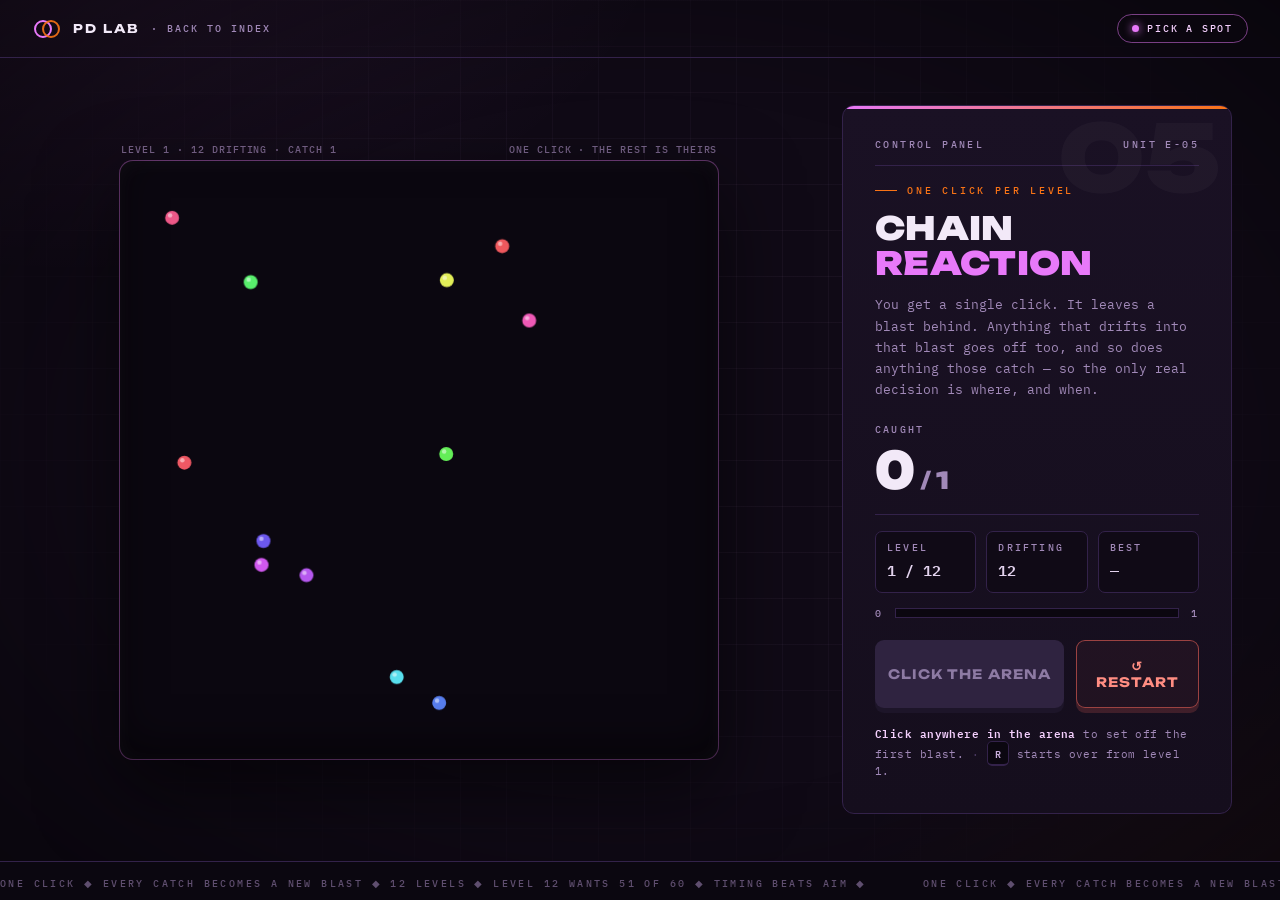
==== t/chain-reaction/index.html @ a17a75a7 "Add Chain Reaction, and replace every gallery thumbnail with a real capture The game: one click per " ====
<!DOCTYPE html>
<html lang="en">
<head>
<meta charset="UTF-8">
<meta name="viewport" content="width=device-width, initial-scale=1.0">
<title>Chain Reaction — Products Decoded Lab</title>
<meta name="description" content="You get one click. It sets off a blast, the blast catches whatever drifts into it, and each of those goes off too. Twelve levels, one click each. A self-contained game that runs in your browser.">
<link rel="canonical" href="https://lab.productsdecoded.com/t/chain-reaction/">
<meta property="og:type" content="website">
<meta property="og:site_name" content="Products Decoded — The Lab">
<meta property="og:title" content="Chain Reaction">
<meta property="og:description" content="One click per level. The blast catches what drifts into it, and each of those goes off too.">
<meta property="og:url" content="https://lab.productsdecoded.com/t/chain-reaction/">
<meta property="og:image" content="https://lab.productsdecoded.com/og/chain-reaction.png">
<meta name="twitter:card" content="summary_large_image">
<link rel="icon" href="data:image/svg+xml,<svg xmlns='http://www.w3.org/2000/svg' viewBox='0 0 32 32'><circle cx='16' cy='16' r='11' fill='none' stroke='%23e879f9' stroke-width='2.5'/><circle cx='16' cy='16' r='4.5' fill='%23f97316'/><circle cx='27' cy='6' r='3' fill='%23e879f9'/><circle cx='5' cy='26' r='3' fill='%23f97316'/></svg>">
<link rel="preconnect" href="https://fonts.googleapis.com">
<link rel="preconnect" href="https://fonts.gstatic.com" crossorigin>
<link href="https://fonts.googleapis.com/css2?family=Unbounded:wght@500;700;900&family=IBM+Plex+Mono:wght@400;500;600&display=swap" rel="stylesheet">
<style>
  :root{
    --bg:#100a16; --panel:#1a1124; --panel2:#150e1d;
    --line:#33224a; --ink:#f2e9f8; --dim:#a189b8;
    --fuchsia:#e879f9; --fuchsia2:#c026d3; --orange:#f97316; --red:#ff6b5e; --good:#4ade80;
  }
  *{box-sizing:border-box;margin:0}
  html,body{height:100%}
  body{
    font-family:'IBM Plex Mono',monospace; color:var(--ink);
    display:flex; flex-direction:column; min-height:100vh; overflow-x:hidden;
    background:
      radial-gradient(1000px 640px at 6% -12%, rgba(232,121,249,.09), transparent 60%),
      radial-gradient(880px 620px at 104% 110%, rgba(249,115,22,.06), transparent 60%),
      var(--bg);
  }
  body::before{
    content:''; position:fixed; inset:0; pointer-events:none; z-index:0;
    background-image:
      linear-gradient(rgba(200,160,230,.05) 1px, transparent 1px),
      linear-gradient(90deg, rgba(200,160,230,.05) 1px, transparent 1px);
    background-size:46px 46px;
    -webkit-mask-image:radial-gradient(ellipse at 50% 45%, black 30%, transparent 78%);
            mask-image:radial-gradient(ellipse at 50% 45%, black 30%, transparent 78%);
  }
  body::after{
    content:''; position:fixed; inset:0; pointer-events:none; z-index:0;
    background:radial-gradient(ellipse at center, transparent 55%, rgba(0,0,0,.42) 100%);
  }
  ::selection{background:rgba(232,121,249,.32)}

  .topbar{
    position:relative; z-index:2; flex:none;
    display:flex; justify-content:space-between; align-items:center;
    padding:14px clamp(18px,3vw,32px); border-bottom:1px solid var(--line);
  }
  .brand{display:flex; align-items:center; gap:11px; text-decoration:none; color:inherit; transition:opacity .2s}
  .brand:hover{opacity:.7}
  .brand:focus-visible{outline:2px solid var(--fuchsia); outline-offset:4px; border-radius:6px}
  .brand svg{display:block}
  .brand b{font:700 12px 'Unbounded'; letter-spacing:.16em}
  .brand small{font:500 10px 'IBM Plex Mono'; letter-spacing:.2em; color:var(--dim)}
  .pill{
    display:inline-flex; align-items:center; gap:8px;
    font:500 10px 'IBM Plex Mono'; letter-spacing:.18em;
    padding:7px 14px; border-radius:999px; border:1px solid var(--line); color:var(--dim);
    transition:color .3s, border-color .3s;
  }
  .pill .dot{width:7px;height:7px;border-radius:50%;background:#6b5580;transition:background .3s}
  .pill.st-ready{border-color:rgba(232,121,249,.5);color:#f5d0fe}
  .pill.st-ready .dot{background:var(--fuchsia);box-shadow:0 0 8px var(--fuchsia);animation:pulse 1.1s infinite}
  .pill.st-run{border-color:rgba(249,115,22,.5);color:#fed7aa}
  .pill.st-run .dot{background:var(--orange);box-shadow:0 0 8px var(--orange);animation:pulse .7s infinite}
  .pill.st-won{border-color:rgba(74,222,128,.55);color:#bbf7d0}
  .pill.st-won .dot{background:var(--good);box-shadow:0 0 10px var(--good)}
  .pill.st-lost{border-color:rgba(255,107,94,.55);color:#fecaca}
  .pill.st-lost .dot{background:var(--red);box-shadow:0 0 10px var(--red)}
  @keyframes pulse{50%{opacity:.3}}

  .stage{
    position:relative; z-index:1; flex:1;
    display:grid; grid-template-columns:minmax(0,1fr) 390px;
    gap:clamp(28px,4vw,64px); align-items:center;
    width:100%; max-width:1300px; margin:0 auto;
    padding:clamp(18px,3vh,36px) clamp(18px,4vw,48px);
  }
  .arena-col{display:flex; justify-content:center; min-width:0}
  .arena{position:relative; width:min(100%,600px); aspect-ratio:1}
  #cv{
    position:absolute; inset:0; width:100%; height:100%; z-index:1;
    border-radius:14px; border:1px solid var(--line); background:#0b0710;
    touch-action:manipulation;
  }
  .arena.armed #cv{cursor:crosshair; border-color:rgba(232,121,249,.45)}
  .arena::after{
    content:''; position:absolute; inset:0; border-radius:14px; pointer-events:none; z-index:3;
    box-shadow:inset 0 3px 22px rgba(255,255,255,.04), inset 0 -14px 44px rgba(0,0,0,.5), 0 30px 80px rgba(0,0,0,.55);
  }
  .anno{position:absolute; z-index:4; font:500 9.5px 'IBM Plex Mono'; letter-spacing:.1em; color:rgba(190,160,215,.55)}
  .a1{top:-17px; left:2px} .a2{top:-17px; right:2px}

  .console{
    position:relative; overflow:hidden;
    background:linear-gradient(180deg,var(--panel),var(--panel2));
    border:1px solid var(--line); border-radius:12px;
    padding:clamp(22px,3vw,32px);
  }
  .console::before{content:''; position:absolute; top:0; left:0; right:0; height:3px;
    background:linear-gradient(90deg,var(--fuchsia),var(--orange))}
  .console::after{content:'05'; position:absolute; right:10px; top:-6px;
    font:900 92px 'Unbounded'; color:rgba(255,255,255,.03); pointer-events:none}
  .c-head{
    display:flex; justify-content:space-between; padding-bottom:14px; margin-bottom:18px;
    border-bottom:1px solid var(--line);
    font:500 10px 'IBM Plex Mono'; letter-spacing:.24em; color:var(--dim);
  }
  .kicker{display:flex; align-items:center; gap:10px;
    font:500 10px 'IBM Plex Mono'; letter-spacing:.28em; color:var(--orange)}
  .kicker::before{content:''; width:22px; height:1px; background:var(--orange)}
  h1{font:900 clamp(26px,2.5vw,36px)/1.08 'Unbounded'; letter-spacing:.01em; margin:14px 0 14px}
  h1 em{font-style:normal; color:var(--fuchsia)}
  .lede{font:400 12.5px/1.7 'IBM Plex Mono'; color:var(--dim); max-width:42ch; margin-bottom:20px}

  .big-stat{padding:2px 0 16px; border-bottom:1px solid var(--line)}
  .label{display:block; font:500 10px 'IBM Plex Mono'; letter-spacing:.22em; color:var(--dim)}
  .big{display:block; font:900 clamp(40px,4vw,54px)/1.1 'Unbounded';
    font-variant-numeric:tabular-nums; margin-top:6px; transition:color .3s}
  .big small{font:900 .46em 'Unbounded'; color:var(--dim)}
  .big.hit{color:var(--good)}
  .big.miss{color:var(--red)}
  .stats{display:grid; grid-template-columns:1fr 1fr 1fr; gap:10px; padding:16px 0 14px}
  .stat{border:1px solid var(--line); border-radius:7px; padding:9px 11px; background:rgba(11,7,16,.55)}
  .val{display:block; font:600 15px 'IBM Plex Mono'; color:#e3d3ee; margin-top:4px; font-variant-numeric:tabular-nums}

  .bar-row{display:flex; align-items:center; gap:12px; margin-bottom:20px}
  .bar{flex:1; height:10px; border:1px solid var(--line); background:#0b0710; position:relative; overflow:hidden}
  .bar i{display:block; height:100%; width:0%;
    background:linear-gradient(90deg,var(--fuchsia),var(--orange)); transition:width .18s linear}
  .bar::after{content:''; position:absolute; inset:0;
    background:repeating-linear-gradient(90deg, transparent 0 9px, rgba(11,7,16,.8) 9px 10px)}
  .bar-row .end{text-align:right}

  .btns{display:flex; gap:12px; margin-bottom:16px}
  .btn{
    font:700 13px 'Unbounded'; letter-spacing:.08em; border:none; border-radius:9px;
    padding:17px 12px; cursor:pointer; user-select:none;
    transition:transform .15s ease, box-shadow .15s ease, background .2s ease, color .2s ease;
  }
  .btn:focus-visible{outline:2px solid var(--orange); outline-offset:3px}
  .btn-start{
    flex:1.7; color:#2b0733;
    background:linear-gradient(180deg,#f5b4ff,var(--fuchsia2));
    box-shadow:0 5px 0 #6b1177, 0 14px 30px rgba(192,38,211,.24);
  }
  .btn-start:hover:not(:disabled){transform:translateY(-2px);
    box-shadow:0 7px 0 #6b1177, 0 18px 34px rgba(192,38,211,.32)}
  .btn-start:active:not(:disabled){transform:translateY(3px); box-shadow:0 2px 0 #6b1177}
  .btn-start:disabled{background:#2f2340; color:#8d7aa3; box-shadow:0 5px 0 #1d1529; cursor:default}
  .btn-reset{
    flex:1; color:#ff8d82; background:rgba(255,107,94,.05);
    border:1px solid rgba(255,107,94,.55); box-shadow:0 5px 0 rgba(255,107,94,.18);
  }
  .btn-reset:hover{background:rgba(255,107,94,.14); transform:translateY(-2px);
    box-shadow:0 7px 0 rgba(255,107,94,.22)}
  .btn-reset:active{transform:translateY(3px); box-shadow:0 1px 0 rgba(255,107,94,.18)}
  .hint{font:400 11px/1.6 'IBM Plex Mono'; color:var(--dim); letter-spacing:.04em}
  .hint b{color:#f5d0fe; font-weight:600}
  kbd{font:600 9.5px 'IBM Plex Mono'; border:1px solid var(--line); border-bottom-width:2px;
    border-radius:5px; padding:2px 7px; background:#0b0710; color:#c9aedb}
  .hint span{color:#4d3a63}

  .ticker{position:relative; z-index:2; flex:none; overflow:hidden;
    border-top:1px solid var(--line); background:#0b0710; padding:9px 0}
  .track{display:inline-flex; white-space:nowrap; animation:tick 34s linear infinite; will-change:transform}
  .ticker:hover .track{animation-play-state:paused}
  .track span{font:500 10px/1 'IBM Plex Mono'; letter-spacing:.24em; color:rgba(180,150,205,.5); padding-right:56px}
  @keyframes tick{to{transform:translateX(-50%)}}

  .err{
    position:fixed; left:16px; bottom:16px; z-index:50; max-width:70vw;
    font:500 12px/1.5 'IBM Plex Mono'; color:#ffb4ad; background:rgba(52,14,10,.94);
    border:1px solid rgba(255,107,94,.6); border-radius:8px; padding:10px 14px;
    box-shadow:0 8px 30px rgba(0,0,0,.5);
  }

  @media (max-width:1020px){
    .stage{grid-template-columns:1fr; gap:44px}
    .console{width:100%; max-width:560px; margin:0 auto}
  }
  @media (prefers-reduced-motion:reduce){
    .track{animation:none}
  }
</style>
</head>
<body>

<header class="topbar">
  <a class="brand" href="/" aria-label="Back to the Products Decoded Lab">
    <svg width="30" height="24" viewBox="0 0 30 24" fill="none" aria-hidden="true">
      <circle cx="11" cy="12" r="8" stroke="#e879f9" stroke-width="2"/>
      <circle cx="19" cy="12" r="8" stroke="#f97316" stroke-width="2" opacity=".9"/>
    </svg>
    <b>PD LAB</b><small>· BACK TO INDEX</small>
  </a>
  <div class="pill st-ready" id="statusPill"><span class="dot"></span><span id="pillText">PICK A SPOT</span></div>
</header>

<main class="stage">
  <section class="arena-col">
    <div class="arena armed" id="arena">
      <span class="anno a1" id="annoL">LEVEL 1 · 12 DRIFTING · CATCH 1</span>
      <span class="anno a2">ONE CLICK · THE REST IS THEIRS</span>
      <canvas id="cv" width="600" height="600"></canvas>
    </div>
  </section>

  <aside class="console">
    <div class="c-head"><span>CONTROL PANEL</span><span>UNIT E-05</span></div>
    <p class="kicker">ONE CLICK PER LEVEL</p>
    <h1>CHAIN<br><em>REACTION</em></h1>
    <p class="lede">You get a single click. It leaves a blast behind. Anything that drifts into that blast goes off too, and so does anything those catch — so the only real decision is where, and when.</p>

    <div class="big-stat">
      <span class="label" id="bigLabel">CAUGHT</span>
      <span class="big" id="bigVal">0<small> / 1</small></span>
    </div>

    <div class="stats">
      <div class="stat"><span class="label">LEVEL</span><span class="val" id="lvl">1 / 12</span></div>
      <div class="stat"><span class="label">DRIFTING</span><span class="val" id="dots">12</span></div>
      <div class="stat"><span class="label">BEST</span><span class="val" id="best">—</span></div>
    </div>

    <div class="bar-row">
      <span class="label">0</span>
      <div class="bar"><i id="barFill"></i></div>
      <span class="label end" id="barTo">TARGET</span>
    </div>

    <div class="btns">
      <button class="btn btn-start" id="startBtn" disabled><span id="startLabel">CLICK THE ARENA</span></button>
      <button class="btn btn-reset" id="resetBtn">↺ RESTART</button>
    </div>

    <p class="hint" id="hint"><b>Click anywhere in the arena</b> to set off the first blast. <span>·</span> <kbd>R</kbd> starts over from level 1.</p>
  </aside>
</main>

<footer class="ticker" aria-hidden="true">
  <div class="track">
    <span>ONE CLICK ◆ EVERY CATCH BECOMES A NEW BLAST ◆ 12 LEVELS ◆ LEVEL 12 WANTS 51 OF 60 ◆ TIMING BEATS AIM ◆ </span>
    <span>ONE CLICK ◆ EVERY CATCH BECOMES A NEW BLAST ◆ 12 LEVELS ◆ LEVEL 12 WANTS 51 OF 60 ◆ TIMING BEATS AIM ◆ </span>
  </div>
</footer>

<div class="err" id="err" hidden></div>

<script>
(function () {
  'use strict';

  const W = 600, H = 600;
  const DOT_R = 7, SPEED = 1.25;
  const BLAST_MAX = 62;
  const GROW = 42, HOLD = 74, SHRINK = 44;      // frames in each stage of a blast
  const TAU = Math.PI * 2;
  const clamp = (v, a, b) => v < a ? a : v > b ? b : v;

  // Twelve levels. The ask climbs faster than the supply, so late levels are
  // won by waiting for a cluster rather than by clicking in the right place.
  // Tuned against 1,500 simulated plays per level. A naive click clears level 1
  // about 73% of the time, peaks near 90% by level 3 once the arena is busy
  // enough to chain, then falls away to 44% by level 12. The first table tried
  // had this backwards: five dots meant the median first level caught NOTHING,
  // while level 12 cleared 81% of the time because dense arenas chain runaway.
  const LEVELS = [
    { dots: 12, need:  1 }, { dots: 16, need:  1 }, { dots: 20, need:  1 },
    { dots: 24, need:  2 }, { dots: 28, need:  4 }, { dots: 32, need:  7 },
    { dots: 36, need: 12 }, { dots: 40, need: 18 }, { dots: 45, need: 27 },
    { dots: 50, need: 35 }, { dots: 55, need: 44 }, { dots: 60, need: 51 }
  ];

  const cv = document.getElementById('cv');
  const ctx = cv.getContext('2d');
  const arena = document.getElementById('arena');

  let dots = [], blasts = [], level = 0, caught = 0, score = 0, best = 0;
  let state = 'ready';   // ready → running → won | lost

  const els = {
    pill: document.getElementById('statusPill'),
    pillTxt: document.getElementById('pillText'),
    annoL: document.getElementById('annoL'),
    bigLabel: document.getElementById('bigLabel'),
    bigVal: document.getElementById('bigVal'),
    lvl: document.getElementById('lvl'),
    dots: document.getElementById('dots'),
    best: document.getElementById('best'),
    barFill: document.getElementById('barFill'),
    barTo: document.getElementById('barTo'),
    start: document.getElementById('startBtn'),
    startLb: document.getElementById('startLabel'),
    reset: document.getElementById('resetBtn'),
    hint: document.getElementById('hint'),
    err: document.getElementById('err')
  };

  function showErr(msg) { els.err.hidden = false; els.err.textContent = '⚠ ' + msg; }

  // Best level reached is kept on this device only; it never leaves the browser.
  function loadBest() {
    try { best = parseInt(localStorage.getItem('pdlab.chain.best') || '0', 10) || 0; }
    catch (e) { best = 0; }
  }
  function saveBest() {
    try { localStorage.setItem('pdlab.chain.best', String(best)); } catch (e) {}
  }

  function buildLevel() {
    const L = LEVELS[level];
    dots = []; blasts = []; caught = 0;
    for (let i = 0; i < L.dots; i++) {
      const a = Math.random() * TAU;
      dots.push({
        x: 40 + Math.random() * (W - 80),
        y: 40 + Math.random() * (H - 80),
        vx: Math.cos(a) * SPEED,
        vy: Math.sin(a) * SPEED,
        hue: Math.random() * 360
      });
    }
    setState('ready');
  }

  function detonate(x, y, hue) {
    blasts.push({ x: x, y: y, r: 0, tick: 0, hue: hue === undefined ? 300 : hue });
  }

  function step() {
    for (let i = 0; i < dots.length; i++) {
      const d = dots[i];
      d.x += d.vx; d.y += d.vy;
      if (d.x < DOT_R)     { d.x = DOT_R;     d.vx = Math.abs(d.vx); }
      if (d.x > W - DOT_R) { d.x = W - DOT_R; d.vx = -Math.abs(d.vx); }
      if (d.y < DOT_R)     { d.y = DOT_R;     d.vy = Math.abs(d.vy); }
      if (d.y > H - DOT_R) { d.y = H - DOT_R; d.vy = -Math.abs(d.vy); }
    }

    for (let i = blasts.length - 1; i >= 0; i--) {
      const b = blasts[i];
      b.tick++;
      if (b.tick <= GROW) {
        const t = b.tick / GROW;
        b.r = BLAST_MAX * (1 - (1 - t) * (1 - t));      // ease out
      } else if (b.tick <= GROW + HOLD) {
        b.r = BLAST_MAX;
      } else if (b.tick <= GROW + HOLD + SHRINK) {
        const t = (b.tick - GROW - HOLD) / SHRINK;
        b.r = BLAST_MAX * (1 - t * t);                  // ease in
      } else {
        blasts.splice(i, 1);
        continue;
      }

      // anything that drifts into a live blast becomes a blast of its own
      for (let k = dots.length - 1; k >= 0; k--) {
        const d = dots[k];
        const dx = d.x - b.x, dy = d.y - b.y;
        if (dx * dx + dy * dy <= (b.r + DOT_R) * (b.r + DOT_R)) {
          detonate(d.x, d.y, d.hue);
          dots.splice(k, 1);
          caught++;
        }
      }
    }

    if (state === 'running' && !blasts.length) {
      const need = LEVELS[level].need;
      if (caught >= need) {
        score += caught;
        if (level + 1 > best) { best = level + 1; saveBest(); }
        setState(level >= LEVELS.length - 1 ? 'cleared' : 'won');
      } else {
        setState('lost');
      }
    }
  }

  function draw() {
    ctx.clearRect(0, 0, W, H);

    // blasts, behind the dots so a dot entering one stays readable
    for (let i = 0; i < blasts.length; i++) {
      const b = blasts[i];
      const f = b.r / BLAST_MAX;
      const g = ctx.createRadialGradient(b.x, b.y, 0, b.x, b.y, Math.max(1, b.r));
      g.addColorStop(0, 'hsla(' + b.hue.toFixed(0) + ' 95% 70% / ' + (0.30 * f).toFixed(3) + ')');
      g.addColorStop(1, 'hsla(' + b.hue.toFixed(0) + ' 95% 60% / 0)');
      ctx.beginPath();
      ctx.arc(b.x, b.y, Math.max(1, b.r), 0, TAU);
      ctx.fillStyle = g;
      ctx.fill();
      ctx.strokeStyle = 'hsla(' + b.hue.toFixed(0) + ' 95% 74% / ' + (0.55 * f + 0.2).toFixed(3) + ')';
      ctx.lineWidth = 2;
      ctx.stroke();
    }

    for (let i = 0; i < dots.length; i++) {
      const d = dots[i];
      ctx.beginPath();
      ctx.arc(d.x, d.y, DOT_R, 0, TAU);
      ctx.fillStyle = 'hsl(' + d.hue.toFixed(0) + ' 82% 64%)';
      ctx.fill();
      ctx.beginPath();
      ctx.arc(d.x - DOT_R * 0.3, d.y - DOT_R * 0.34, DOT_R * 0.32, 0, TAU);
      ctx.fillStyle = 'rgba(255,255,255,.5)';
      ctx.fill();
    }
  }

  const STATES = {
    ready:   { pill: 'PICK A SPOT', cls: 'ready', btn: 'CLICK THE ARENA',  dis: true  },
    running: { pill: 'REACTING',    cls: 'run',   btn: 'CHAIN RUNNING…',   dis: true  },
    won:     { pill: 'CLEARED',     cls: 'won',   btn: '▶ NEXT LEVEL',     dis: false },
    lost:    { pill: 'NOT ENOUGH',  cls: 'lost',  btn: '↺ TRY AGAIN',      dis: false },
    cleared: { pill: 'ALL 12 DONE', cls: 'won',   btn: '↺ PLAY AGAIN',     dis: false }
  };

  function setState(s) {
    state = s;
    const S = STATES[s];
    els.pillTxt.textContent = S.pill;
    els.pill.className = 'pill st-' + S.cls;
    els.startLb.textContent = S.btn;
    els.start.disabled = S.dis;
    arena.classList.toggle('armed', s === 'ready');
    els.bigVal.classList.toggle('hit', s === 'won' || s === 'cleared');
    els.bigVal.classList.toggle('miss', s === 'lost');

    if (s === 'ready') {
      els.hint.innerHTML = '<b>Click anywhere in the arena</b> to set off the first blast. <span>·</span> <kbd>R</kbd> starts over from level 1.';
    } else if (s === 'running') {
      els.hint.innerHTML = 'Nothing left to do — every catch sets off the next one on its own.';
    } else if (s === 'lost') {
      els.hint.innerHTML = 'Short by <b>' + (LEVELS[level].need - caught) + '</b>. Waiting for a cluster beats clicking the middle.';
    } else if (s === 'cleared') {
      els.hint.innerHTML = 'All twelve levels. <b>' + score + '</b> caught in total. <span>·</span> <kbd>R</kbd> to go again.';
    } else {
      els.hint.innerHTML = 'Caught <b>' + caught + '</b> of ' + LEVELS[level].dots + '. <span>·</span> The next level asks for more.';
    }
  }

  function syncUI() {
    const L = LEVELS[level];
    els.bigVal.innerHTML = caught + '<small> / ' + L.need + '</small>';
    els.lvl.textContent = (level + 1) + ' / ' + LEVELS.length;
    els.dots.textContent = dots.length;
    els.best.textContent = best ? 'LVL ' + best : '—';
    els.barTo.textContent = L.need;
    els.barFill.style.width = (clamp(caught / L.need, 0, 1) * 100).toFixed(1) + '%';
    els.annoL.textContent = 'LEVEL ' + (level + 1) + ' · ' + L.dots + ' DRIFTING · CATCH ' + L.need;
  }

  function advance() {
    if (state === 'won') { level++; buildLevel(); }
    else if (state === 'lost') { buildLevel(); }
    else if (state === 'cleared') { level = 0; score = 0; buildLevel(); }
  }

  function restart() { level = 0; score = 0; buildLevel(); }

  cv.addEventListener('pointerdown', e => {
    if (state !== 'ready') return;
    const r = cv.getBoundingClientRect();
    const x = (e.clientX - r.left) * (W / r.width);
    const y = (e.clientY - r.top) * (H / r.height);
    detonate(clamp(x, 0, W), clamp(y, 0, H), 300);
    setState('running');
  });

  els.start.addEventListener('click', advance);
  els.reset.addEventListener('click', restart);
  window.addEventListener('keydown', e => {
    if (e.key === 'r' || e.key === 'R') restart();
    else if (e.code === 'Space' && !els.start.disabled) { e.preventDefault(); advance(); }
  });

  function frame() {
    try { step(); draw(); syncUI(); }
    catch (err) { showErr(err && err.message ? err.message : String(err)); }
    requestAnimationFrame(frame);   // loop always survives
  }

  loadBest();
  buildLevel();
  requestAnimationFrame(frame);
})();
</script>
<script defer src="/_vercel/insights/script.js"></script>
</body>
</html>
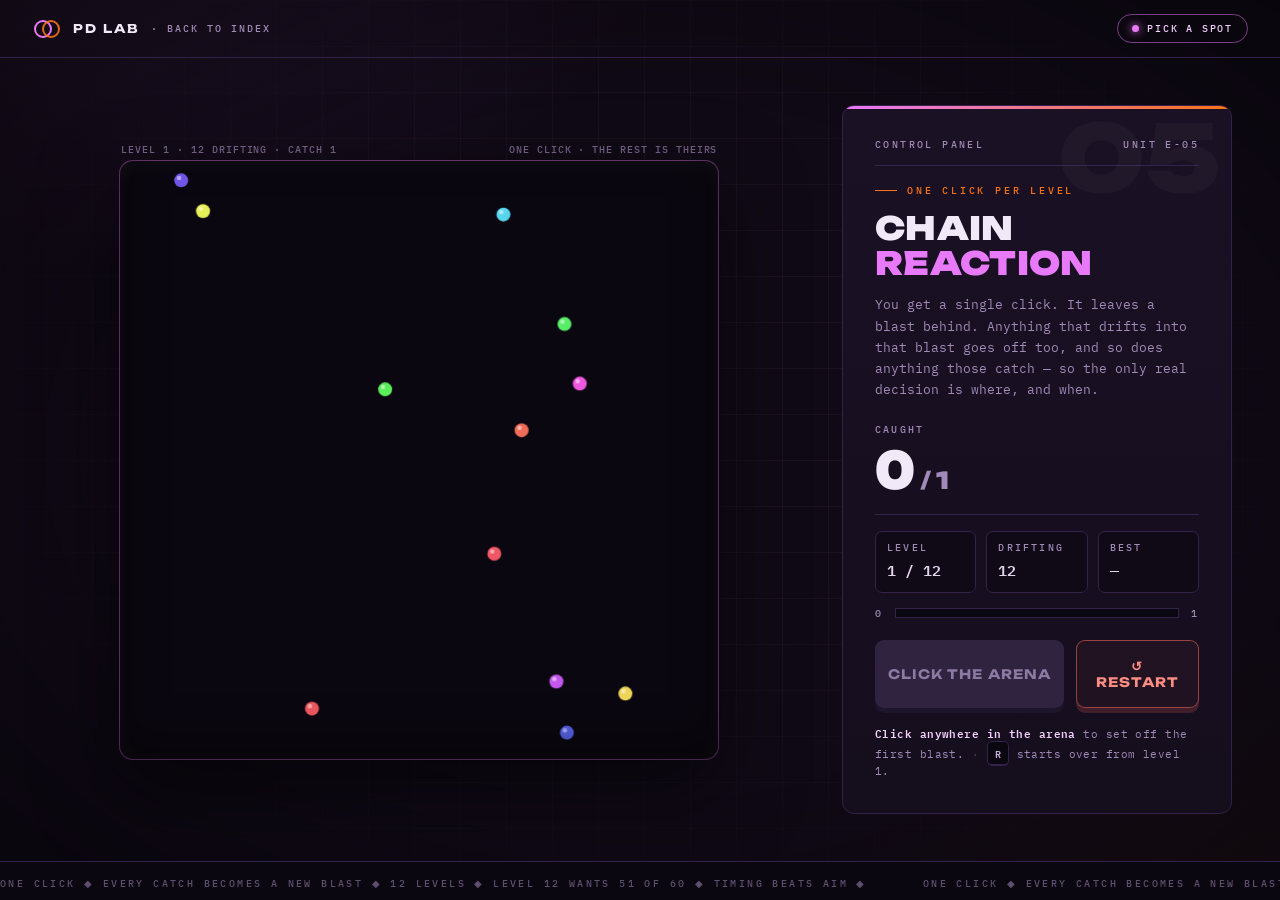
==== commit addbecef: "Add embed mode, so an experiment can be played inside another page ?embed=1 hides the topbar, ticker" ====
--- a/t/chain-reaction/index.html
+++ b/t/chain-reaction/index.html
@@ -189,7 +189,39 @@
   @media (prefers-reduced-motion:reduce){
     .track{animation:none}
   }
+
+  /* Embed mode. `?embed=1` strips the chrome so an experiment can be dropped
+     into an iframe on another page and still be played. The selectors are
+     structural (.stage > section > div) rather than per-toy class names, so
+     this block is byte-identical in every experiment -- the thumbnail tool
+     learned the hard way that per-toy class lists rot the moment a new toy
+     picks a new wrapper name. */
+  html.embed, html.embed body{height:100%; overflow:hidden}
+  html.embed .topbar, html.embed .ticker, html.embed .console,
+  html.embed .anno, html.embed .err{display:none !important}
+  html.embed .stage{
+    display:grid; place-items:center; grid-template-columns:1fr;
+    width:100%; height:100vh; max-width:none; padding:12px; gap:0;
+  }
+  html.embed .stage > section{display:grid; place-items:center; width:100%; height:100%; min-width:0}
+  html.embed .stage > section > div{
+    width:auto !important; height:100% !important;
+    max-width:100% !important; max-height:100% !important;
+  }
+  html.embed .embed-out{display:inline-flex}
+  .embed-out{
+    display:none; position:fixed; right:10px; bottom:10px; z-index:40;
+    align-items:center; gap:6px; text-decoration:none;
+    font:500 9.5px 'IBM Plex Mono', monospace; letter-spacing:.16em; text-transform:uppercase;
+    color:rgba(255,255,255,.62); background:rgba(0,0,0,.5);
+    border:1px solid rgba(255,255,255,.16); border-radius:999px; padding:6px 11px;
+    backdrop-filter:blur(4px); -webkit-backdrop-filter:blur(4px);
+    transition:color .2s ease, border-color .2s ease;
+  }
+  .embed-out:hover{color:#fff; border-color:rgba(255,255,255,.42)}
 </style>
+<script>/* set before paint so embed mode never flashes the full chrome */
+if (/[?&]embed(=|&|$)/.test(location.search)) document.documentElement.classList.add('embed');</script>
 </head>
 <body>
 
@@ -495,6 +527,7 @@
   requestAnimationFrame(frame);
 })();
 </script>
+<a class="embed-out" href="/t/chain-reaction/" target="_blank" rel="noopener">Open in the Lab ↗</a>
 <script defer src="/_vercel/insights/script.js"></script>
 </body>
 </html>
